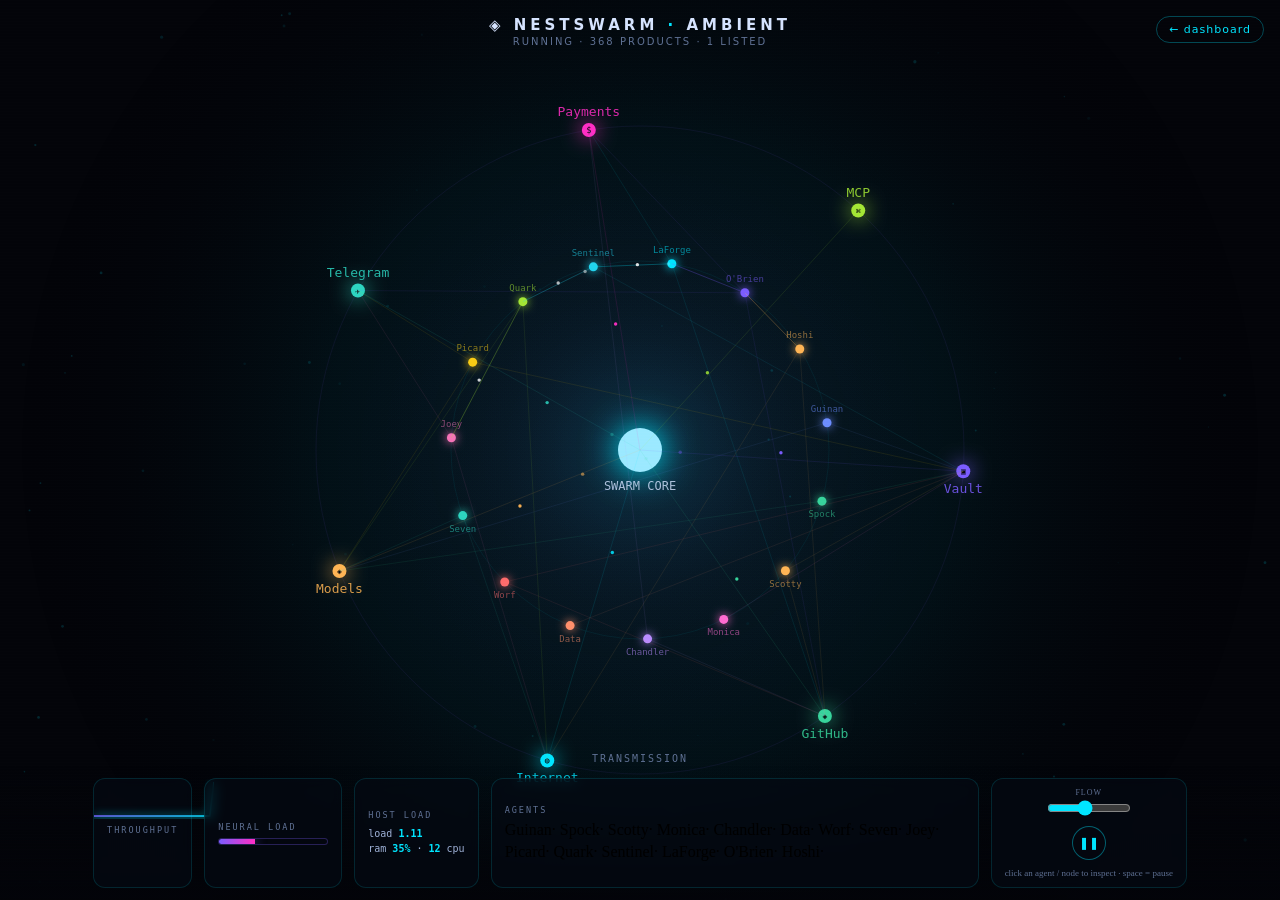
==== ambient.html @ ef9b14aa "update ambient.html" ====
<!doctype html>
<html lang="en">
<head>
<meta charset="utf-8" />
<meta name="viewport" content="width=device-width, initial-scale=1" />
<title>NESTSWARM · Ambient</title>
<style>
  * { box-sizing:border-box; }
  html,body { margin:0; height:100%; background:#030409; overflow:hidden; }
  canvas { position:fixed; inset:0; display:block; }
  .grain { position:fixed; inset:0; z-index:2; pointer-events:none; mix-blend-mode:overlay;
    background:repeating-linear-gradient(to bottom, rgba(255,255,255,.02) 0 1px, transparent 1px 3px); }
  .top { position:fixed; top:16px; left:50%; transform:translateX(-50%); z-index:5;
    text-align:center; font-family:ui-sans-serif,system-ui,sans-serif; }
  .top .title { font-weight:800; letter-spacing:4px; font-size:15px; color:#d6e4ff; }
  .top .title b { color:#00e5ff; }
  .top .sub { font-size:10px; letter-spacing:2px; color:#5f7194; text-transform:uppercase; margin-top:2px; }
  .nav { position:fixed; top:16px; right:16px; z-index:6; font-family:ui-sans-serif,system-ui,sans-serif;
    font-size:11px; color:#00e5ff; text-decoration:none; letter-spacing:1px; border:1px solid rgba(0,229,255,.3);
    padding:6px 12px; border-radius:999px; }
  .nav:hover { text-shadow:0 0 8px #00e5ff; }

  /* ribbon — live transmission, floats above the bottom bar */
  .ribbon { position:fixed; left:50%; bottom:132px; transform:translateX(-50%); z-index:5;
    width:min(720px, 92vw); text-align:center; font-family:ui-monospace,Menlo,Consolas,monospace; cursor:pointer; }
  .ribbon:hover .txt { color:#fff; }
  .ribbon .who { font-weight:800; letter-spacing:.5px; }
  .ribbon .txt { color:#c3d2f0; font-size:13px; margin-top:4px; line-height:1.5; word-break:break-word;
    text-shadow:0 0 12px rgba(0,0,0,.8); }
  .ribbon .meta { font-size:10px; color:#5f7194; letter-spacing:2px; text-transform:uppercase; margin-bottom:4px; }

  /* bottom HUD bar — all modules + controls in one sleek row */
  .bottombar { position:fixed; left:0; right:0; bottom:0; z-index:5; display:flex; align-items:stretch;
    justify-content:center; gap:12px; padding:12px 16px; flex-wrap:wrap;
    background:linear-gradient(to top, rgba(3,4,9,.92), rgba(3,4,9,.35), rgba(3,4,9,0)); }
  .hud-mod { padding:9px 13px; border-radius:12px; background:rgba(6,10,20,.62); border:1px solid rgba(0,229,255,.14);
    backdrop-filter:blur(6px); display:flex; flex-direction:column; justify-content:center; }
  .hm-title { font-size:8.5px; letter-spacing:2px; color:#5f7194; text-transform:uppercase; margin-bottom:6px;
    font-family:ui-monospace,Menlo,Consolas,monospace; }
  .neural { width:110px; height:7px; border-radius:99px; background:rgba(5,8,15,.7); border:1px solid rgba(123,92,255,.3); overflow:hidden; }
  .neural i { display:block; height:100%; width:8%; background:linear-gradient(90deg,#7b5cff,#ff2ec4); box-shadow:0 0 12px rgba(123,92,255,.8); transition:width .5s; }
  .hostload { font-family:ui-monospace,Menlo,Consolas,monospace; font-size:10px; color:#9fb2d8; line-height:1.5; white-space:nowrap; }
  .hostload b { color:#00e5ff; }
  .agentchips { display:flex; flex-wrap:wrap; gap:4px; max-width:460px; align-content:center; }
  .chip { display:inline-flex; align-items:center; gap:5px; padding:2px 8px; border-radius:999px;
    font-family:ui-monospace,Menlo,Consolas,monospace; font-size:9.5px; color:#9fb2d8;
    border:1px solid rgba(0,229,255,.12); cursor:pointer; background:rgba(5,8,15,.4); }
  .chip:hover { border-color:rgba(0,229,255,.4); color:#e6eefc; }
  .chip i { width:6px; height:6px; border-radius:50%; box-shadow:0 0 6px currentColor; }
  .chip.live { color:#e6eefc; border-color:rgba(0,229,255,.35); }
  .chip.live i { animation:blink .7s infinite; }

  /* controls */
  .controls { display:flex; align-items:center; gap:8px; }
  .controls button { width:34px; height:34px; border-radius:50%; border:1px solid rgba(0,229,255,.4);
    background:rgba(5,8,15,.6); color:#00e5ff; cursor:pointer; font-size:12px; }
  .controls .flow { display:flex; flex-direction:column; align-items:center; gap:1px; }
  .controls .flow label { font-size:8px; letter-spacing:1px; color:#5f7194; text-transform:uppercase; }
  .controls input[type=range] { width:84px; accent-color:#00e5ff; }
  .ctrl-hint { font-size:9px; color:#5f7194; }

  /* info card (click to inspect) */
  .info { position:fixed; z-index:7; min-width:240px; max-width:340px; padding:14px 16px; border-radius:14px;
    background:rgba(6,10,20,.92); border:1px solid rgba(0,229,255,.3); box-shadow:0 8px 40px rgba(0,0,0,.6);
    font-family:ui-monospace,Menlo,Consolas,monospace; color:#d6e4ff; backdrop-filter:blur(8px); }
  .info .i-name { font-weight:800; font-size:15px; letter-spacing:.5px; }
  .info .i-role { font-size:10px; letter-spacing:1px; color:#5f7194; text-transform:uppercase; margin-top:2px; }
  .info .i-station { font-size:10px; color:#7b5cff; margin-top:2px; }
  .info .i-body { font-size:11.5px; color:#c3d2f0; line-height:1.5; margin-top:8px; word-break:break-word; }
  .info .i-line { margin-top:5px; padding-top:5px; border-top:1px solid rgba(0,229,255,.1); font-size:11px; color:#9fb2d8; }
  .info .i-close { float:right; cursor:pointer; color:#5f7194; }
  .info .i-close:hover { color:#ff5c7a; }
  @keyframes blink { 0%,100%{opacity:1;} 50%{opacity:.3;} }
  @media(max-width:768px){
    .ctrl-hint{ display:none; } .info{ max-width:85vw; }
    .ribbon{ bottom:200px; }
    .agentchips{ max-width:92vw; }
  }
</style>
</head>
<body>
<canvas id="c"></canvas>
<div class="grain"></div>
<div class="top">
  <div class="title">◈ NESTSWARM <b>·</b> AMBIENT</div>
  <div class="sub" id="status">…</div>
</div>
<a class="nav" href="index.html">← dashboard</a>

<div class="ribbon" id="ribbon">
  <div class="meta" id="meta">transmission</div>
  <div><span class="who" id="who"></span></div>
  <div class="txt" id="txt"></div>
</div>

<div class="bottombar">
  <div class="hud-mod">
    <div class="hm-title">THROUGHPUT</div>
    <canvas id="spark" width="120" height="40"></canvas>
  </div>
  <div class="hud-mod">
    <div class="hm-title">NEURAL LOAD</div>
    <div class="neural"><i id="neuralFill"></i></div>
  </div>
  <div class="hud-mod">
    <div class="hm-title">HOST LOAD</div>
    <div id="hostLoad" class="hostload">…</div>
  </div>
  <div class="hud-mod">
    <div class="hm-title">AGENTS</div>
    <div id="agentMatrix" class="agentchips"></div>
  </div>
  <div class="hud-mod controls">
    <div class="flow">
      <label for="intensity">flow</label>
      <input id="intensity" type="range" min="0.2" max="2" step="0.1" value="1" title="flow intensity — animation speed & energy (visual only, does not affect the swarm)" />
    </div>
    <button id="pauseBtn" title="pause / resume">❚❚</button>
    <span class="ctrl-hint">click an agent / node to inspect · space = pause</span>
  </div>
</div>

<div id="info" class="info" style="display:none"></div>
<script src="ambient.js"></script>
</body>
</html>
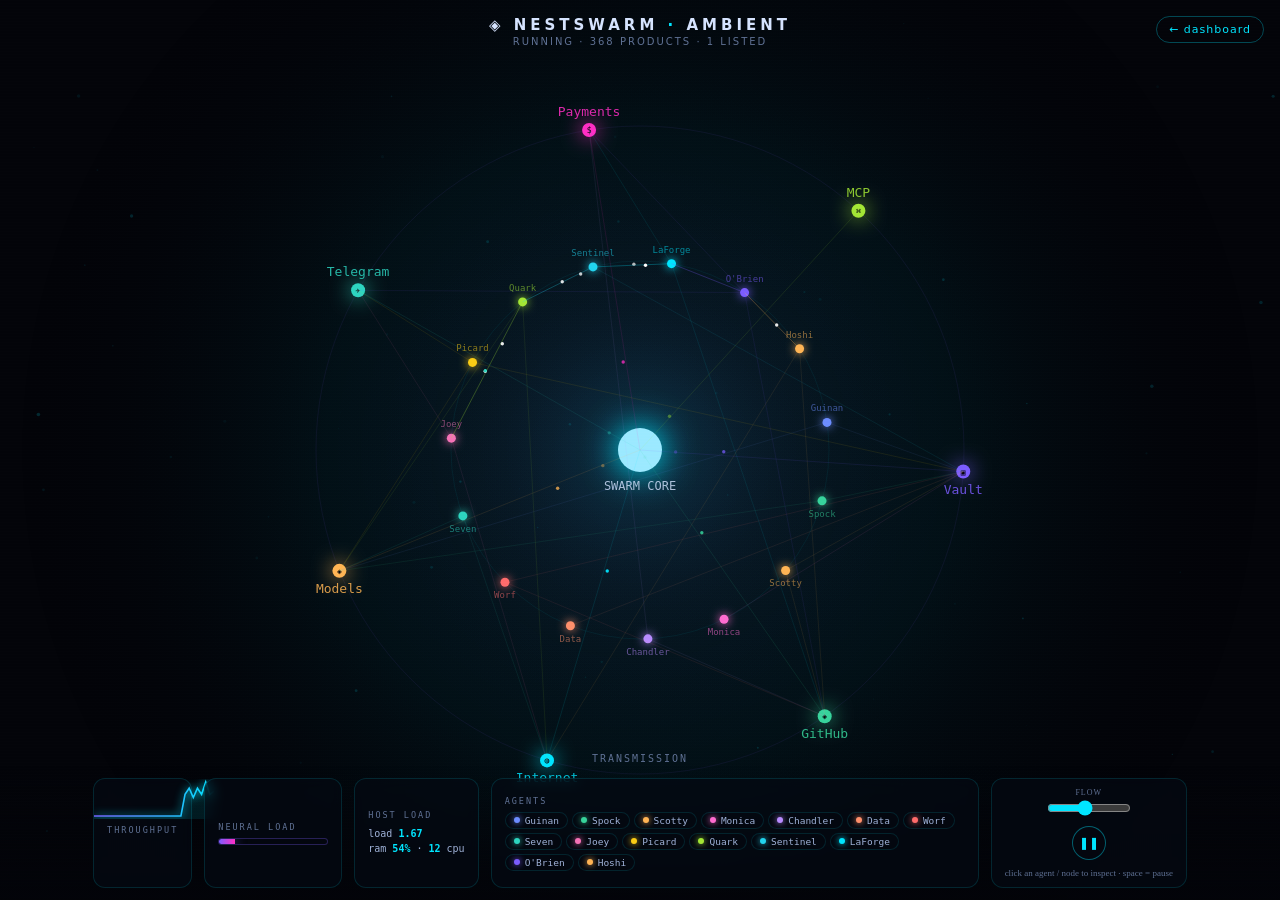
==== commit fd0087d7: "update ambient.html" ====
--- a/ambient.html
+++ b/ambient.html
@@ -47,6 +47,7 @@
     border:1px solid rgba(0,229,255,.12); cursor:pointer; background:rgba(5,8,15,.4); }
   .chip:hover { border-color:rgba(0,229,255,.4); color:#e6eefc; }
   .chip i { width:6px; height:6px; border-radius:50%; box-shadow:0 0 6px currentColor; }
+  .chip img { width:14px; height:14px; border-radius:50%; object-fit:cover; flex-shrink:0; }
   .chip.live { color:#e6eefc; border-color:rgba(0,229,255,.35); }
   .chip.live i { animation:blink .7s infinite; }
 
@@ -64,6 +65,7 @@
     background:rgba(6,10,20,.92); border:1px solid rgba(0,229,255,.3); box-shadow:0 8px 40px rgba(0,0,0,.6);
     font-family:ui-monospace,Menlo,Consolas,monospace; color:#d6e4ff; backdrop-filter:blur(8px); }
   .info .i-name { font-weight:800; font-size:15px; letter-spacing:.5px; }
+  .info .i-avatar { width:46px; height:46px; border-radius:50%; float:left; margin:0 10px 8px 0; box-shadow:0 0 0 2px rgba(0,229,255,.2); }
   .info .i-role { font-size:10px; letter-spacing:1px; color:#5f7194; text-transform:uppercase; margin-top:2px; }
   .info .i-station { font-size:10px; color:#7b5cff; margin-top:2px; }
   .info .i-body { font-size:11.5px; color:#c3d2f0; line-height:1.5; margin-top:8px; word-break:break-word; }
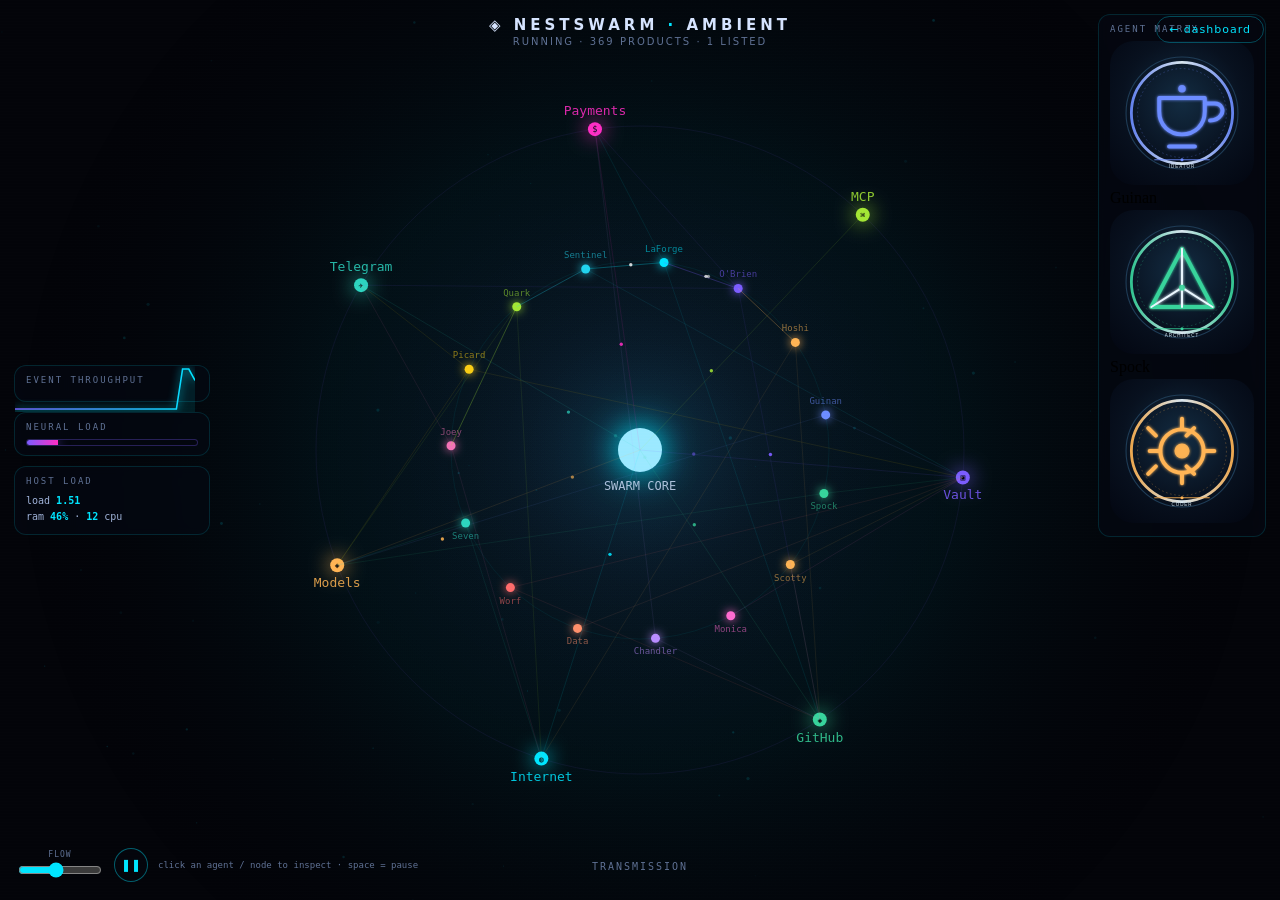
==== commit d928d78a: "update ambient.html" ====
--- a/ambient.html
+++ b/ambient.html
@@ -20,8 +20,7 @@
     padding:6px 12px; border-radius:999px; }
   .nav:hover { text-shadow:0 0 8px #00e5ff; }
 
-  /* ribbon — live transmission, floats above the bottom bar */
-  .ribbon { position:fixed; left:50%; bottom:132px; transform:translateX(-50%); z-index:5;
+  .ribbon { position:fixed; left:50%; bottom:24px; transform:translateX(-50%); z-index:5;
     width:min(720px, 92vw); text-align:center; font-family:ui-monospace,Menlo,Consolas,monospace; cursor:pointer; }
   .ribbon:hover .txt { color:#fff; }
   .ribbon .who { font-weight:800; letter-spacing:.5px; }
@@ -29,30 +28,29 @@
     text-shadow:0 0 12px rgba(0,0,0,.8); }
   .ribbon .meta { font-size:10px; color:#5f7194; letter-spacing:2px; text-transform:uppercase; margin-bottom:4px; }
 
-  /* bottom HUD bar — all modules + controls in one sleek row */
-  .bottombar { position:fixed; left:0; right:0; bottom:0; z-index:5; display:flex; align-items:stretch;
-    justify-content:center; gap:12px; padding:12px 16px; flex-wrap:wrap;
-    background:linear-gradient(to top, rgba(3,4,9,.92), rgba(3,4,9,.35), rgba(3,4,9,0)); }
-  .hud-mod { padding:9px 13px; border-radius:12px; background:rgba(6,10,20,.62); border:1px solid rgba(0,229,255,.14);
-    backdrop-filter:blur(6px); display:flex; flex-direction:column; justify-content:center; }
-  .hm-title { font-size:8.5px; letter-spacing:2px; color:#5f7194; text-transform:uppercase; margin-bottom:6px;
-    font-family:ui-monospace,Menlo,Consolas,monospace; }
-  .neural { width:110px; height:7px; border-radius:99px; background:rgba(5,8,15,.7); border:1px solid rgba(123,92,255,.3); overflow:hidden; }
+  /* floating HUD panels — left (metrics) and right (agents) */
+  .hud-left { position:fixed; left:14px; top:50%; transform:translateY(-50%); z-index:5;
+    display:flex; flex-direction:column; gap:10px; width:196px; }
+  .hud-right { position:fixed; right:14px; top:14px; z-index:5; width:168px; }
+  .hud-mod { padding:9px 11px; border-radius:12px; background:rgba(6,10,20,.55); border:1px solid rgba(0,229,255,.14); backdrop-filter:blur(6px); }
+  .hm-title { font-size:9px; letter-spacing:2px; color:#5f7194; text-transform:uppercase; margin-bottom:7px; font-family:ui-monospace,Menlo,Consolas,monospace; }
+  .neural { height:7px; border-radius:99px; background:rgba(5,8,15,.7); border:1px solid rgba(123,92,255,.3); overflow:hidden; }
   .neural i { display:block; height:100%; width:8%; background:linear-gradient(90deg,#7b5cff,#ff2ec4); box-shadow:0 0 12px rgba(123,92,255,.8); transition:width .5s; }
-  .hostload { font-family:ui-monospace,Menlo,Consolas,monospace; font-size:10px; color:#9fb2d8; line-height:1.5; white-space:nowrap; }
+  .hostload { font-family:ui-monospace,Menlo,Consolas,monospace; font-size:10px; color:#9fb2d8; line-height:1.6; }
   .hostload b { color:#00e5ff; }
-  .agentchips { display:flex; flex-wrap:wrap; gap:4px; max-width:460px; align-content:center; }
-  .chip { display:inline-flex; align-items:center; gap:5px; padding:2px 8px; border-radius:999px;
-    font-family:ui-monospace,Menlo,Consolas,monospace; font-size:9.5px; color:#9fb2d8;
-    border:1px solid rgba(0,229,255,.12); cursor:pointer; background:rgba(5,8,15,.4); }
-  .chip:hover { border-color:rgba(0,229,255,.4); color:#e6eefc; }
-  .chip i { width:6px; height:6px; border-radius:50%; box-shadow:0 0 6px currentColor; }
-  .chip img { width:14px; height:14px; border-radius:50%; object-fit:cover; flex-shrink:0; }
-  .chip.live { color:#e6eefc; border-color:rgba(0,229,255,.35); }
-  .chip.live i { animation:blink .7s infinite; }
 
-  /* controls */
-  .controls { display:flex; align-items:center; gap:8px; }
+  .agentmatrix { display:flex; flex-direction:column; gap:3px; max-height:54vh; overflow-y:auto; }
+  .am-row { display:flex; align-items:center; gap:7px; padding:3px 6px; border-radius:7px; cursor:pointer;
+    font-family:ui-monospace,Menlo,Consolas,monospace; font-size:10px; color:#9fb2d8; border:1px solid transparent; }
+  .am-row:hover { background:rgba(0,229,255,.06); border-color:rgba(0,229,255,.15); }
+  .am-row img, .am-row .dot { width:14px; height:14px; border-radius:50%; flex-shrink:0; object-fit:cover; }
+  .am-row .dot { display:inline-block; box-shadow:0 0 6px currentColor; }
+  .am-row.live { color:#e6eefc; }
+  .am-row.live .dot, .am-row.live img { animation:blink .7s infinite; }
+  .am-row .am-act { margin-left:auto; font-size:8.5px; color:#5f7194; }
+
+  .controls { position:fixed; left:16px; bottom:18px; z-index:6; display:flex; align-items:center; gap:10px;
+    font-family:ui-monospace,Menlo,monospace; }
   .controls button { width:34px; height:34px; border-radius:50%; border:1px solid rgba(0,229,255,.4);
     background:rgba(5,8,15,.6); color:#00e5ff; cursor:pointer; font-size:12px; }
   .controls .flow { display:flex; flex-direction:column; align-items:center; gap:1px; }
@@ -60,7 +58,6 @@
   .controls input[type=range] { width:84px; accent-color:#00e5ff; }
   .ctrl-hint { font-size:9px; color:#5f7194; }
 
-  /* info card (click to inspect) */
   .info { position:fixed; z-index:7; min-width:240px; max-width:340px; padding:14px 16px; border-radius:14px;
     background:rgba(6,10,20,.92); border:1px solid rgba(0,229,255,.3); box-shadow:0 8px 40px rgba(0,0,0,.6);
     font-family:ui-monospace,Menlo,Consolas,monospace; color:#d6e4ff; backdrop-filter:blur(8px); }
@@ -73,11 +70,7 @@
   .info .i-close { float:right; cursor:pointer; color:#5f7194; }
   .info .i-close:hover { color:#ff5c7a; }
   @keyframes blink { 0%,100%{opacity:1;} 50%{opacity:.3;} }
-  @media(max-width:768px){
-    .ctrl-hint{ display:none; } .info{ max-width:85vw; }
-    .ribbon{ bottom:200px; }
-    .agentchips{ max-width:92vw; }
-  }
+  @media(max-width:768px){ .ctrl-hint{ display:none; } .info{ max-width:85vw; } .hud-right{ display:none; } }
 </style>
 </head>
 <body>
@@ -89,16 +82,10 @@
 </div>
 <a class="nav" href="index.html">← dashboard</a>
 
-<div class="ribbon" id="ribbon">
-  <div class="meta" id="meta">transmission</div>
-  <div><span class="who" id="who"></span></div>
-  <div class="txt" id="txt"></div>
-</div>
-
-<div class="bottombar">
+<div class="hud-left">
   <div class="hud-mod">
-    <div class="hm-title">THROUGHPUT</div>
-    <canvas id="spark" width="120" height="40"></canvas>
+    <div class="hm-title">EVENT THROUGHPUT</div>
+    <canvas id="spark" width="180" height="46"></canvas>
   </div>
   <div class="hud-mod">
     <div class="hm-title">NEURAL LOAD</div>
@@ -108,21 +95,31 @@
     <div class="hm-title">HOST LOAD</div>
     <div id="hostLoad" class="hostload">…</div>
   </div>
+</div>
+
+<div class="hud-right">
   <div class="hud-mod">
-    <div class="hm-title">AGENTS</div>
-    <div id="agentMatrix" class="agentchips"></div>
-  </div>
-  <div class="hud-mod controls">
-    <div class="flow">
-      <label for="intensity">flow</label>
-      <input id="intensity" type="range" min="0.2" max="2" step="0.1" value="1" title="flow intensity — animation speed & energy (visual only, does not affect the swarm)" />
-    </div>
-    <button id="pauseBtn" title="pause / resume">❚❚</button>
-    <span class="ctrl-hint">click an agent / node to inspect · space = pause</span>
+    <div class="hm-title">AGENT MATRIX</div>
+    <div id="agentMatrix" class="agentmatrix"></div>
   </div>
 </div>
 
+<div class="controls">
+  <div class="flow">
+    <label for="intensity">flow</label>
+    <input id="intensity" type="range" min="0.2" max="2" step="0.1" value="1" title="flow intensity — animation speed & energy (visual only, does not affect the swarm)" />
+  </div>
+  <button id="pauseBtn" title="pause / resume">❚❚</button>
+  <span class="ctrl-hint">click an agent / node to inspect · space = pause</span>
+</div>
+
 <div id="info" class="info" style="display:none"></div>
+
+<div class="ribbon" id="ribbon">
+  <div class="meta" id="meta">transmission</div>
+  <div><span class="who" id="who"></span></div>
+  <div class="txt" id="txt"></div>
+</div>
 <script src="ambient.js"></script>
 </body>
 </html>
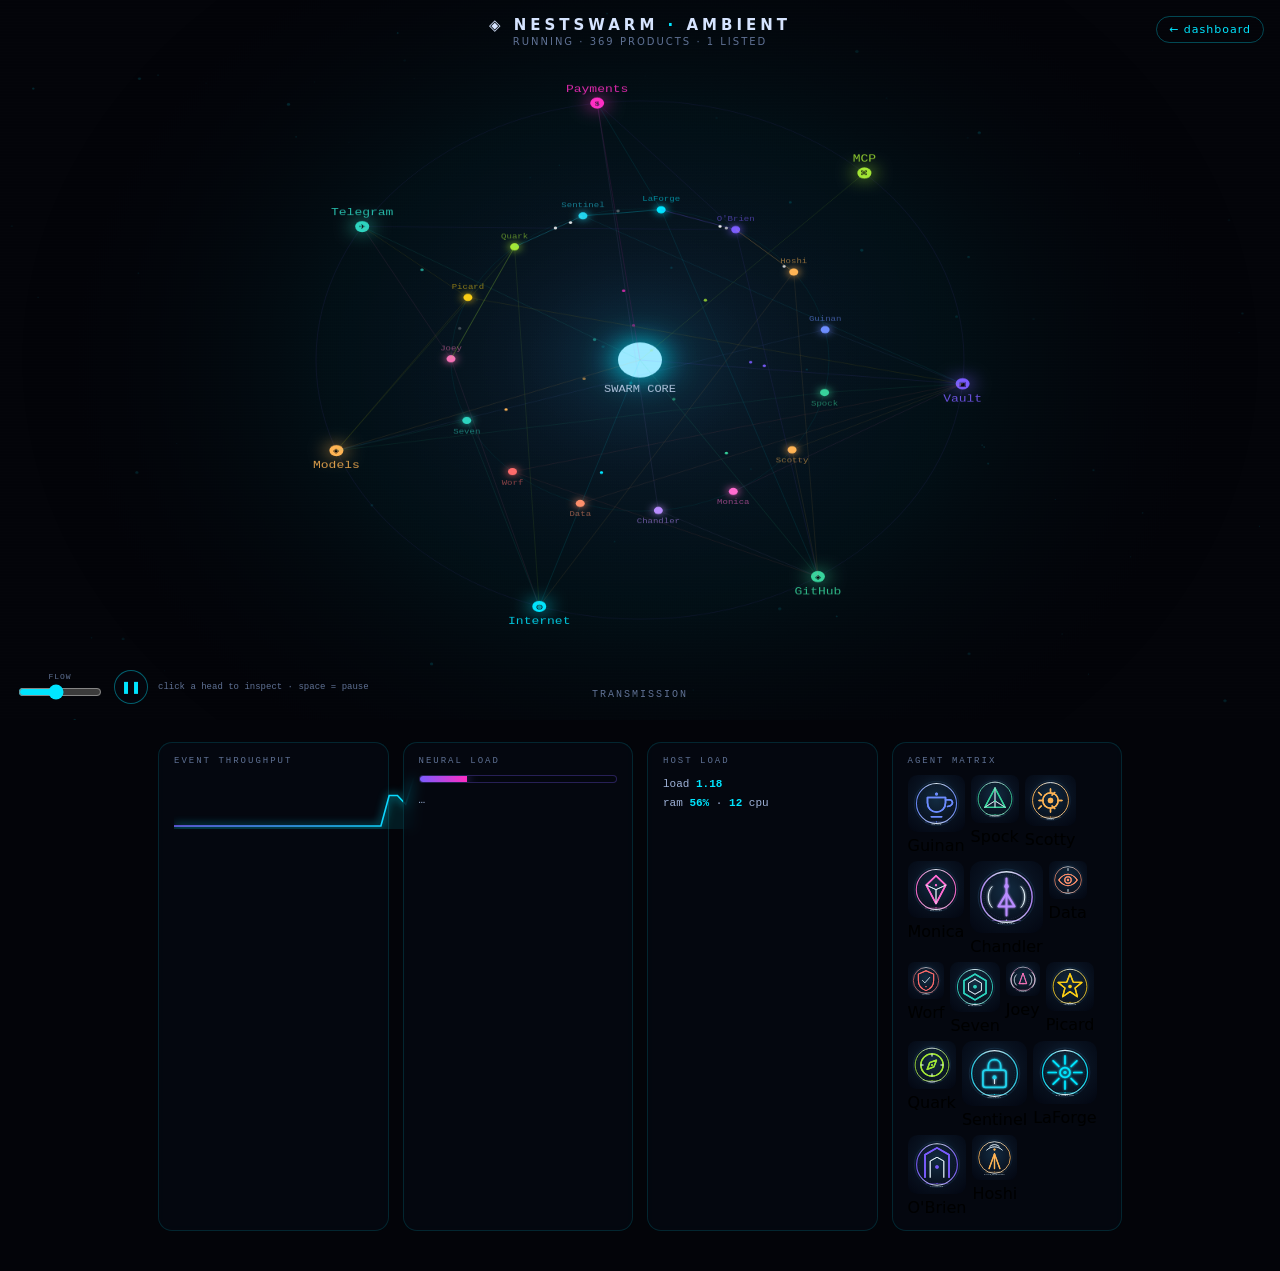
==== commit 37213cc5: "update ambient.html" ====
--- a/ambient.html
+++ b/ambient.html
@@ -6,21 +6,23 @@
 <title>NESTSWARM · Ambient</title>
 <style>
   * { box-sizing:border-box; }
-  html,body { margin:0; height:100%; background:#030409; overflow:hidden; }
-  canvas { position:fixed; inset:0; display:block; }
-  .grain { position:fixed; inset:0; z-index:2; pointer-events:none; mix-blend-mode:overlay;
+  html,body { margin:0; min-height:100%; background:#030409; }
+  body { font-family:ui-sans-serif,system-ui,sans-serif; }
+
+  /* hero: the brain — clickable heads + thinking labels */
+  .hero { position:relative; height:80vh; min-height:460px; }
+  #c { position:absolute; inset:0; width:100%; height:100%; display:block; }
+  .grain { position:absolute; inset:0; z-index:2; pointer-events:none; mix-blend-mode:overlay;
     background:repeating-linear-gradient(to bottom, rgba(255,255,255,.02) 0 1px, transparent 1px 3px); }
-  .top { position:fixed; top:16px; left:50%; transform:translateX(-50%); z-index:5;
-    text-align:center; font-family:ui-sans-serif,system-ui,sans-serif; }
+  .top { position:absolute; top:16px; left:50%; transform:translateX(-50%); z-index:5; text-align:center; }
   .top .title { font-weight:800; letter-spacing:4px; font-size:15px; color:#d6e4ff; }
   .top .title b { color:#00e5ff; }
   .top .sub { font-size:10px; letter-spacing:2px; color:#5f7194; text-transform:uppercase; margin-top:2px; }
-  .nav { position:fixed; top:16px; right:16px; z-index:6; font-family:ui-sans-serif,system-ui,sans-serif;
-    font-size:11px; color:#00e5ff; text-decoration:none; letter-spacing:1px; border:1px solid rgba(0,229,255,.3);
-    padding:6px 12px; border-radius:999px; }
+  .nav { position:absolute; top:16px; right:16px; z-index:6; font-size:11px; color:#00e5ff; text-decoration:none;
+    letter-spacing:1px; border:1px solid rgba(0,229,255,.3); padding:6px 12px; border-radius:999px; }
   .nav:hover { text-shadow:0 0 8px #00e5ff; }
 
-  .ribbon { position:fixed; left:50%; bottom:24px; transform:translateX(-50%); z-index:5;
+  .ribbon { position:absolute; left:50%; bottom:16px; transform:translateX(-50%); z-index:5;
     width:min(720px, 92vw); text-align:center; font-family:ui-monospace,Menlo,Consolas,monospace; cursor:pointer; }
   .ribbon:hover .txt { color:#fff; }
   .ribbon .who { font-weight:800; letter-spacing:.5px; }
@@ -28,28 +30,7 @@
     text-shadow:0 0 12px rgba(0,0,0,.8); }
   .ribbon .meta { font-size:10px; color:#5f7194; letter-spacing:2px; text-transform:uppercase; margin-bottom:4px; }
 
-  /* floating HUD panels — left (metrics) and right (agents) */
-  .hud-left { position:fixed; left:14px; top:50%; transform:translateY(-50%); z-index:5;
-    display:flex; flex-direction:column; gap:10px; width:196px; }
-  .hud-right { position:fixed; right:14px; top:14px; z-index:5; width:168px; }
-  .hud-mod { padding:9px 11px; border-radius:12px; background:rgba(6,10,20,.55); border:1px solid rgba(0,229,255,.14); backdrop-filter:blur(6px); }
-  .hm-title { font-size:9px; letter-spacing:2px; color:#5f7194; text-transform:uppercase; margin-bottom:7px; font-family:ui-monospace,Menlo,Consolas,monospace; }
-  .neural { height:7px; border-radius:99px; background:rgba(5,8,15,.7); border:1px solid rgba(123,92,255,.3); overflow:hidden; }
-  .neural i { display:block; height:100%; width:8%; background:linear-gradient(90deg,#7b5cff,#ff2ec4); box-shadow:0 0 12px rgba(123,92,255,.8); transition:width .5s; }
-  .hostload { font-family:ui-monospace,Menlo,Consolas,monospace; font-size:10px; color:#9fb2d8; line-height:1.6; }
-  .hostload b { color:#00e5ff; }
-
-  .agentmatrix { display:flex; flex-direction:column; gap:3px; max-height:54vh; overflow-y:auto; }
-  .am-row { display:flex; align-items:center; gap:7px; padding:3px 6px; border-radius:7px; cursor:pointer;
-    font-family:ui-monospace,Menlo,Consolas,monospace; font-size:10px; color:#9fb2d8; border:1px solid transparent; }
-  .am-row:hover { background:rgba(0,229,255,.06); border-color:rgba(0,229,255,.15); }
-  .am-row img, .am-row .dot { width:14px; height:14px; border-radius:50%; flex-shrink:0; object-fit:cover; }
-  .am-row .dot { display:inline-block; box-shadow:0 0 6px currentColor; }
-  .am-row.live { color:#e6eefc; }
-  .am-row.live .dot, .am-row.live img { animation:blink .7s infinite; }
-  .am-row .am-act { margin-left:auto; font-size:8.5px; color:#5f7194; }
-
-  .controls { position:fixed; left:16px; bottom:18px; z-index:6; display:flex; align-items:center; gap:10px;
+  .controls { position:absolute; left:16px; bottom:16px; z-index:6; display:flex; align-items:center; gap:10px;
     font-family:ui-monospace,Menlo,monospace; }
   .controls button { width:34px; height:34px; border-radius:50%; border:1px solid rgba(0,229,255,.4);
     background:rgba(5,8,15,.6); color:#00e5ff; cursor:pointer; font-size:12px; }
@@ -58,8 +39,28 @@
   .controls input[type=range] { width:84px; accent-color:#00e5ff; }
   .ctrl-hint { font-size:9px; color:#5f7194; }
 
+  /* HUD panels — normal document flow, below the hero (scrollable, no overlap) */
+  .hud-grid { display:grid; grid-template-columns:repeat(auto-fit,minmax(210px,1fr)); gap:14px;
+    max-width:1000px; margin:0 auto; padding:22px 18px 40px; }
+  .hud-mod { padding:13px 15px; border-radius:14px; background:rgba(6,10,20,.62); border:1px solid rgba(0,229,255,.14); backdrop-filter:blur(6px); }
+  .hm-title { font-size:9px; letter-spacing:2px; color:#5f7194; text-transform:uppercase; margin-bottom:9px;
+    font-family:ui-monospace,Menlo,Consolas,monospace; }
+  .neural { height:8px; border-radius:99px; background:rgba(5,8,15,.7); border:1px solid rgba(123,92,255,.3); overflow:hidden; }
+  .neural i { display:block; height:100%; width:8%; background:linear-gradient(90deg,#7b5cff,#ff2ec4); box-shadow:0 0 12px rgba(123,92,255,.8); transition:width .5s; }
+  .hostload { font-family:ui-monospace,Menlo,Consolas,monospace; font-size:11px; color:#9fb2d8; line-height:1.7; }
+  .hostload b { color:#00e5ff; }
+  .agentmatrix { display:flex; flex-wrap:wrap; gap:6px; }
+  .am-row { display:inline-flex; align-items:center; gap:6px; padding:3px 8px; border-radius:999px; cursor:pointer;
+    font-family:ui-monospace,Menlo,Consolas,monospace; font-size:10px; color:#9fb2d8;
+    border:1px solid rgba(0,229,255,.12); background:rgba(5,8,15,.4); }
+  .am-row:hover { border-color:rgba(0,229,255,.4); color:#e6eefc; }
+  .am-row img, .am-row .dot { width:14px; height:14px; border-radius:50%; flex-shrink:0; object-fit:cover; }
+  .am-row .dot { display:inline-block; box-shadow:0 0 6px currentColor; }
+  .am-row.live { color:#e6eefc; border-color:rgba(0,229,255,.35); }
+  .am-row.live .dot, .am-row.live img { animation:blink .7s infinite; }
+
   .info { position:fixed; z-index:7; min-width:240px; max-width:340px; padding:14px 16px; border-radius:14px;
-    background:rgba(6,10,20,.92); border:1px solid rgba(0,229,255,.3); box-shadow:0 8px 40px rgba(0,0,0,.6);
+    background:rgba(6,10,20,.94); border:1px solid rgba(0,229,255,.3); box-shadow:0 8px 40px rgba(0,0,0,.6);
     font-family:ui-monospace,Menlo,Consolas,monospace; color:#d6e4ff; backdrop-filter:blur(8px); }
   .info .i-name { font-weight:800; font-size:15px; letter-spacing:.5px; }
   .info .i-avatar { width:46px; height:46px; border-radius:50%; float:left; margin:0 10px 8px 0; box-shadow:0 0 0 2px rgba(0,229,255,.2); }
@@ -70,56 +71,54 @@
   .info .i-close { float:right; cursor:pointer; color:#5f7194; }
   .info .i-close:hover { color:#ff5c7a; }
   @keyframes blink { 0%,100%{opacity:1;} 50%{opacity:.3;} }
-  @media(max-width:768px){ .ctrl-hint{ display:none; } .info{ max-width:85vw; } .hud-right{ display:none; } }
+  @media(max-width:768px){ .hero{ height:62vh; min-height:400px; } .ctrl-hint{ display:none; } .info{ max-width:85vw; } }
 </style>
 </head>
 <body>
-<canvas id="c"></canvas>
-<div class="grain"></div>
-<div class="top">
-  <div class="title">◈ NESTSWARM <b>·</b> AMBIENT</div>
-  <div class="sub" id="status">…</div>
+<div class="hero">
+  <canvas id="c"></canvas>
+  <div class="grain"></div>
+  <div class="top">
+    <div class="title">◈ NESTSWARM <b>·</b> AMBIENT</div>
+    <div class="sub" id="status">…</div>
+  </div>
+  <a class="nav" href="index.html">← dashboard</a>
+  <div class="controls">
+    <div class="flow">
+      <label for="intensity">flow</label>
+      <input id="intensity" type="range" min="0.2" max="2" step="0.1" value="1" title="flow intensity — animation speed & energy (visual only, does not affect the swarm)" />
+    </div>
+    <button id="pauseBtn" title="pause / resume">❚❚</button>
+    <span class="ctrl-hint">click a head to inspect · space = pause</span>
+  </div>
+  <div class="ribbon" id="ribbon">
+    <div class="meta" id="meta">transmission</div>
+    <div><span class="who" id="who"></span></div>
+    <div class="txt" id="txt"></div>
+  </div>
 </div>
-<a class="nav" href="index.html">← dashboard</a>
 
-<div class="hud-left">
+<main class="hud-grid">
   <div class="hud-mod">
     <div class="hm-title">EVENT THROUGHPUT</div>
-    <canvas id="spark" width="180" height="46"></canvas>
+    <canvas id="spark" width="240" height="54"></canvas>
   </div>
   <div class="hud-mod">
     <div class="hm-title">NEURAL LOAD</div>
     <div class="neural"><i id="neuralFill"></i></div>
+    <div class="hostload" style="margin-top:8px" id="neuralText">…</div>
   </div>
   <div class="hud-mod">
     <div class="hm-title">HOST LOAD</div>
     <div id="hostLoad" class="hostload">…</div>
   </div>
-</div>
-
-<div class="hud-right">
   <div class="hud-mod">
     <div class="hm-title">AGENT MATRIX</div>
     <div id="agentMatrix" class="agentmatrix"></div>
   </div>
-</div>
-
-<div class="controls">
-  <div class="flow">
-    <label for="intensity">flow</label>
-    <input id="intensity" type="range" min="0.2" max="2" step="0.1" value="1" title="flow intensity — animation speed & energy (visual only, does not affect the swarm)" />
-  </div>
-  <button id="pauseBtn" title="pause / resume">❚❚</button>
-  <span class="ctrl-hint">click an agent / node to inspect · space = pause</span>
-</div>
+</main>
 
 <div id="info" class="info" style="display:none"></div>
-
-<div class="ribbon" id="ribbon">
-  <div class="meta" id="meta">transmission</div>
-  <div><span class="who" id="who"></span></div>
-  <div class="txt" id="txt"></div>
-</div>
 <script src="ambient.js"></script>
 </body>
 </html>
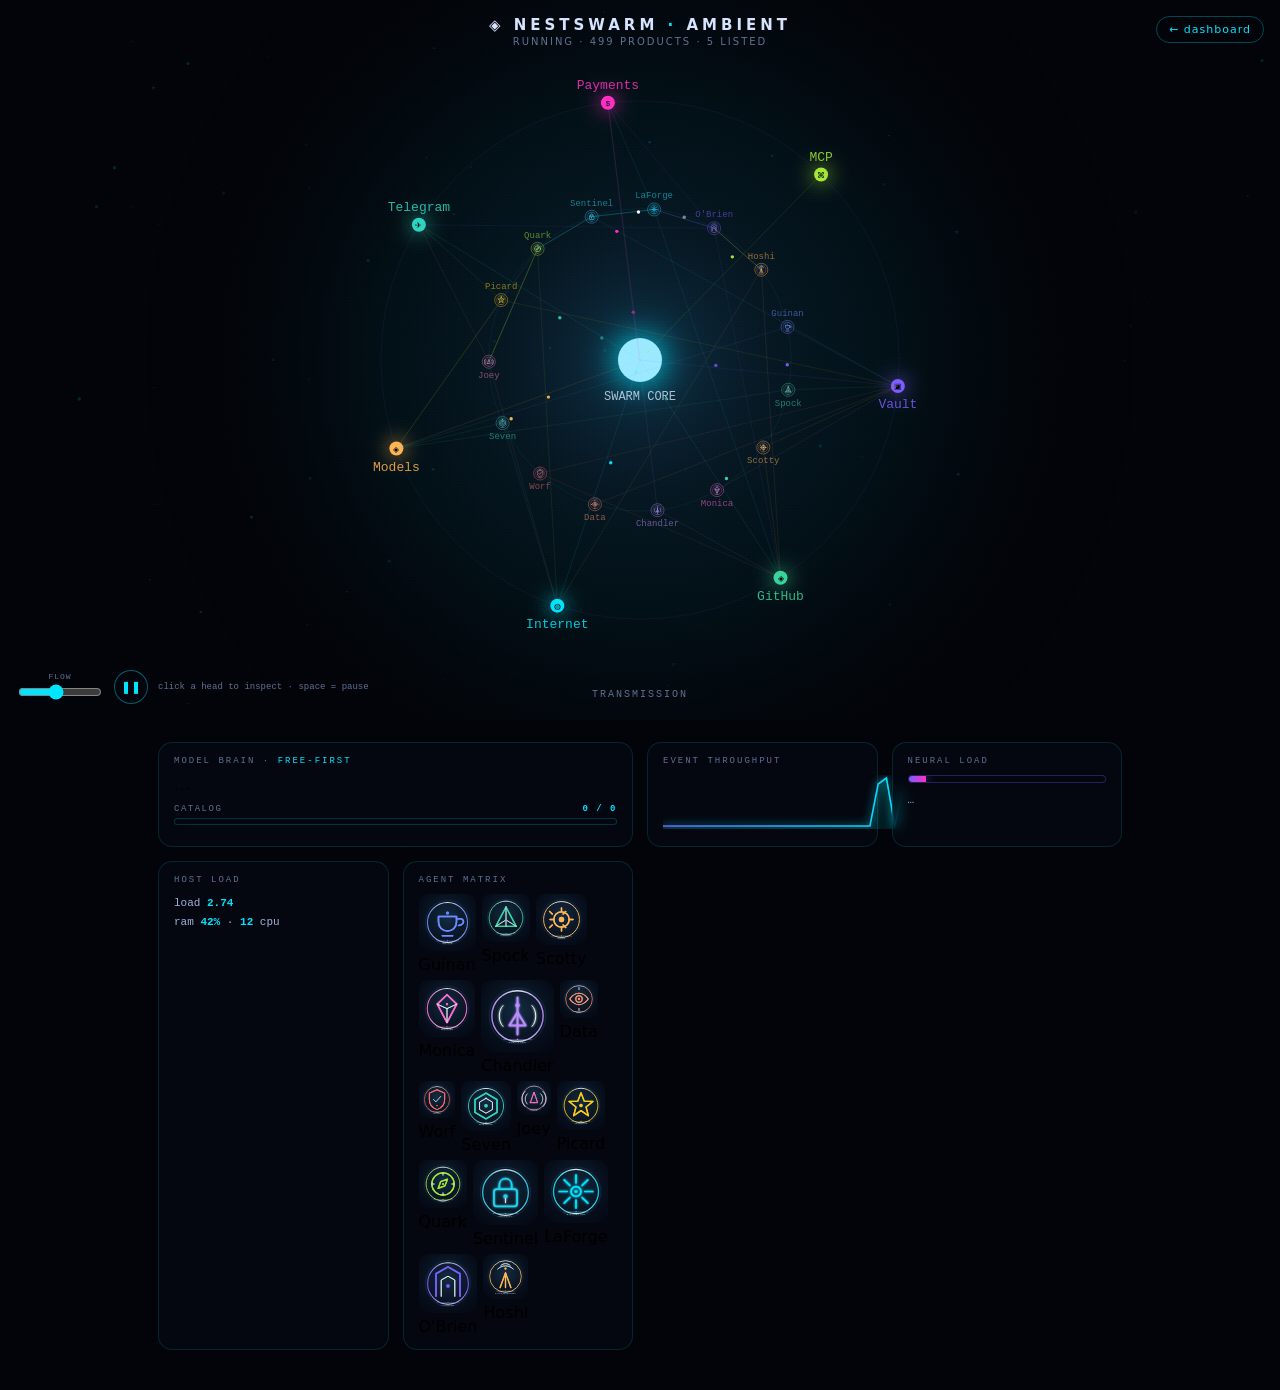
==== commit 12747ed1: "update ambient.html" ====
--- a/ambient.html
+++ b/ambient.html
@@ -59,6 +59,29 @@
   .am-row.live { color:#e6eefc; border-color:rgba(0,229,255,.35); }
   .am-row.live .dot, .am-row.live img { animation:blink .7s infinite; }
 
+  /* model brain panel */
+  .hud-brain { grid-column: span 2; }
+  @media(max-width:520px){ .hud-brain { grid-column: span 1; } }
+  .modelbrain { display:flex; flex-direction:column; gap:5px; }
+  .mb-row { display:flex; align-items:center; justify-content:space-between; gap:8px;
+    font-family:ui-monospace,Menlo,Consolas,monospace; font-size:10.5px; padding:3px 8px; border-radius:7px;
+    background:rgba(5,8,15,.5); border:1px solid rgba(0,229,255,.08); }
+  .mb-row .mb-role { color:#9fb2d8; letter-spacing:.5px; }
+  .mb-row .mb-model { display:inline-flex; align-items:center; gap:6px; }
+  .mb-dot { width:7px; height:7px; border-radius:50%; box-shadow:0 0 7px currentColor; flex-shrink:0; }
+  .mb-free .mb-model { color:#00e5ff; } .mb-free .mb-dot { color:#00e5ff; background:#00e5ff; }
+  .mb-local .mb-model { color:#37d39b; } .mb-local .mb-dot { color:#37d39b; background:#37d39b; }
+  .mb-extreme .mb-model { color:#ff5c7a; } .mb-extreme .mb-dot { color:#ff5c7a; background:#ff5c7a; }
+  .mb-legend { display:flex; gap:12px; margin-top:6px; font-size:9px; letter-spacing:1px; color:#5f7194; text-transform:uppercase; }
+  .mb-legend span { display:inline-flex; align-items:center; gap:4px; }
+  .mb-legend i { width:6px; height:6px; border-radius:50%; }
+  .capwrap { margin-top:10px; }
+  .capwrap .caprow { display:flex; justify-content:space-between; font-family:ui-monospace,Menlo,monospace;
+    font-size:9px; letter-spacing:1.5px; color:#5f7194; text-transform:uppercase; margin-bottom:4px; }
+  .capwrap .caprow b { color:#00e5ff; }
+  .capbar { height:7px; border-radius:99px; background:rgba(5,8,15,.7); border:1px solid rgba(0,229,255,.2); overflow:hidden; }
+  .capbar i { display:block; height:100%; width:0%; background:linear-gradient(90deg,#00e5ff,#37d39b); box-shadow:0 0 10px rgba(0,229,255,.7); transition:width .6s; }
+
   .info { position:fixed; z-index:7; min-width:240px; max-width:340px; padding:14px 16px; border-radius:14px;
     background:rgba(6,10,20,.94); border:1px solid rgba(0,229,255,.3); box-shadow:0 8px 40px rgba(0,0,0,.6);
     font-family:ui-monospace,Menlo,Consolas,monospace; color:#d6e4ff; backdrop-filter:blur(8px); }
@@ -99,6 +122,14 @@
 </div>
 
 <main class="hud-grid">
+  <div class="hud-mod hud-brain">
+    <div class="hm-title">MODEL BRAIN · <span id="postureTag" style="color:#00e5ff">free-first</span></div>
+    <div id="modelBrain" class="modelbrain">…</div>
+    <div class="capwrap" title="products listed vs catalog cap — at the cap the swarm stops building and switches to selling">
+      <div class="caprow"><span>CATALOG</span><b id="capText">0 / 0</b></div>
+      <div class="capbar"><i id="capFill"></i></div>
+    </div>
+  </div>
   <div class="hud-mod">
     <div class="hm-title">EVENT THROUGHPUT</div>
     <canvas id="spark" width="240" height="54"></canvas>
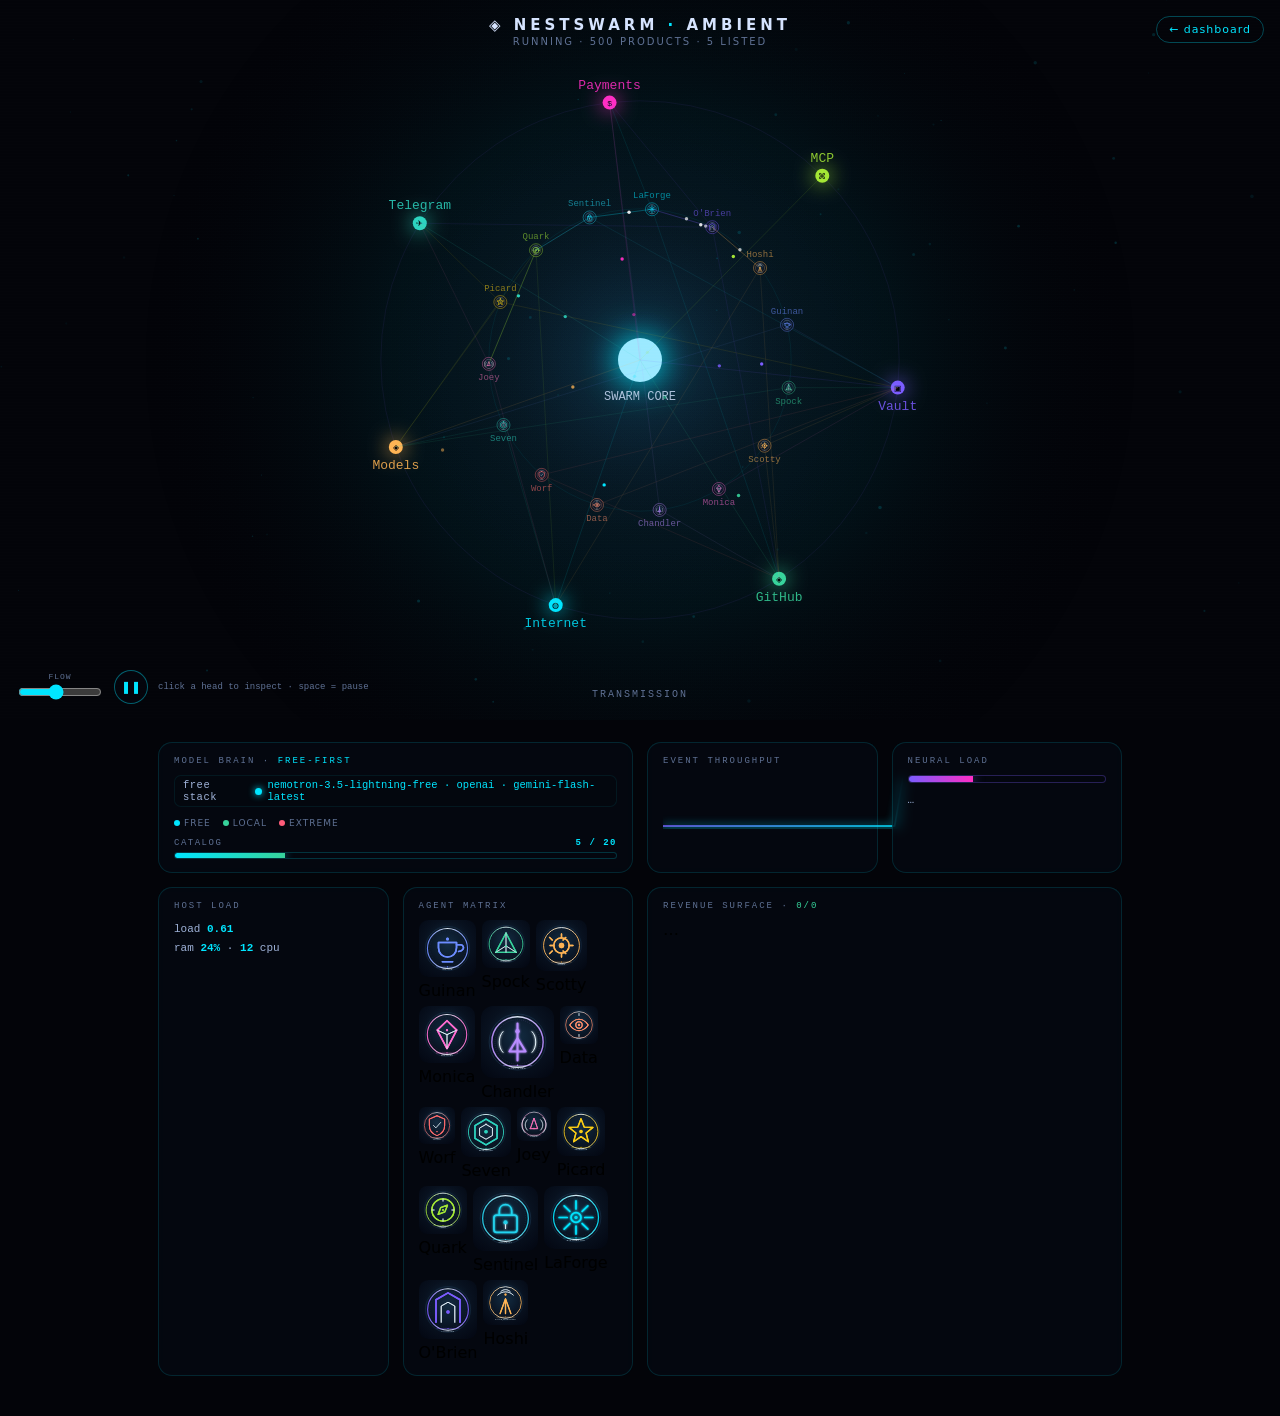
==== commit b1beefd0: "update ambient.html" ====
--- a/ambient.html
+++ b/ambient.html
@@ -82,6 +82,15 @@
   .capbar { height:7px; border-radius:99px; background:rgba(5,8,15,.7); border:1px solid rgba(0,229,255,.2); overflow:hidden; }
   .capbar i { display:block; height:100%; width:0%; background:linear-gradient(90deg,#00e5ff,#37d39b); box-shadow:0 0 10px rgba(0,229,255,.7); transition:width .6s; }
 
+  /* revenue surface */
+  .hud-rev { grid-column: span 2; }
+  @media(max-width:520px){ .hud-rev { grid-column: span 1; } }
+  .revsurface { display:flex; flex-wrap:wrap; gap:5px; }
+  .revpill { font-size:9.5px; font-family:ui-monospace,Menlo,Consolas,monospace; padding:3px 8px; border-radius:999px;
+    border:1px solid rgba(0,229,255,.12); background:rgba(5,8,15,.5); color:#5f7194; }
+  .revpill.on { color:#37d39b; border-color:rgba(55,211,155,.45); box-shadow:0 0 8px rgba(55,211,155,.25); }
+  .revpill.wall { color:#ffb454; border-color:rgba(255,180,84,.3); }
+
   .info { position:fixed; z-index:7; min-width:240px; max-width:340px; padding:14px 16px; border-radius:14px;
     background:rgba(6,10,20,.94); border:1px solid rgba(0,229,255,.3); box-shadow:0 8px 40px rgba(0,0,0,.6);
     font-family:ui-monospace,Menlo,Consolas,monospace; color:#d6e4ff; backdrop-filter:blur(8px); }
@@ -147,6 +156,10 @@
     <div class="hm-title">AGENT MATRIX</div>
     <div id="agentMatrix" class="agentmatrix"></div>
   </div>
+  <div class="hud-mod hud-rev">
+    <div class="hm-title">REVENUE SURFACE · <span id="revCount" style="color:#37d39b">0/0</span></div>
+    <div id="revSurface" class="revsurface">…</div>
+  </div>
 </main>
 
 <div id="info" class="info" style="display:none"></div>
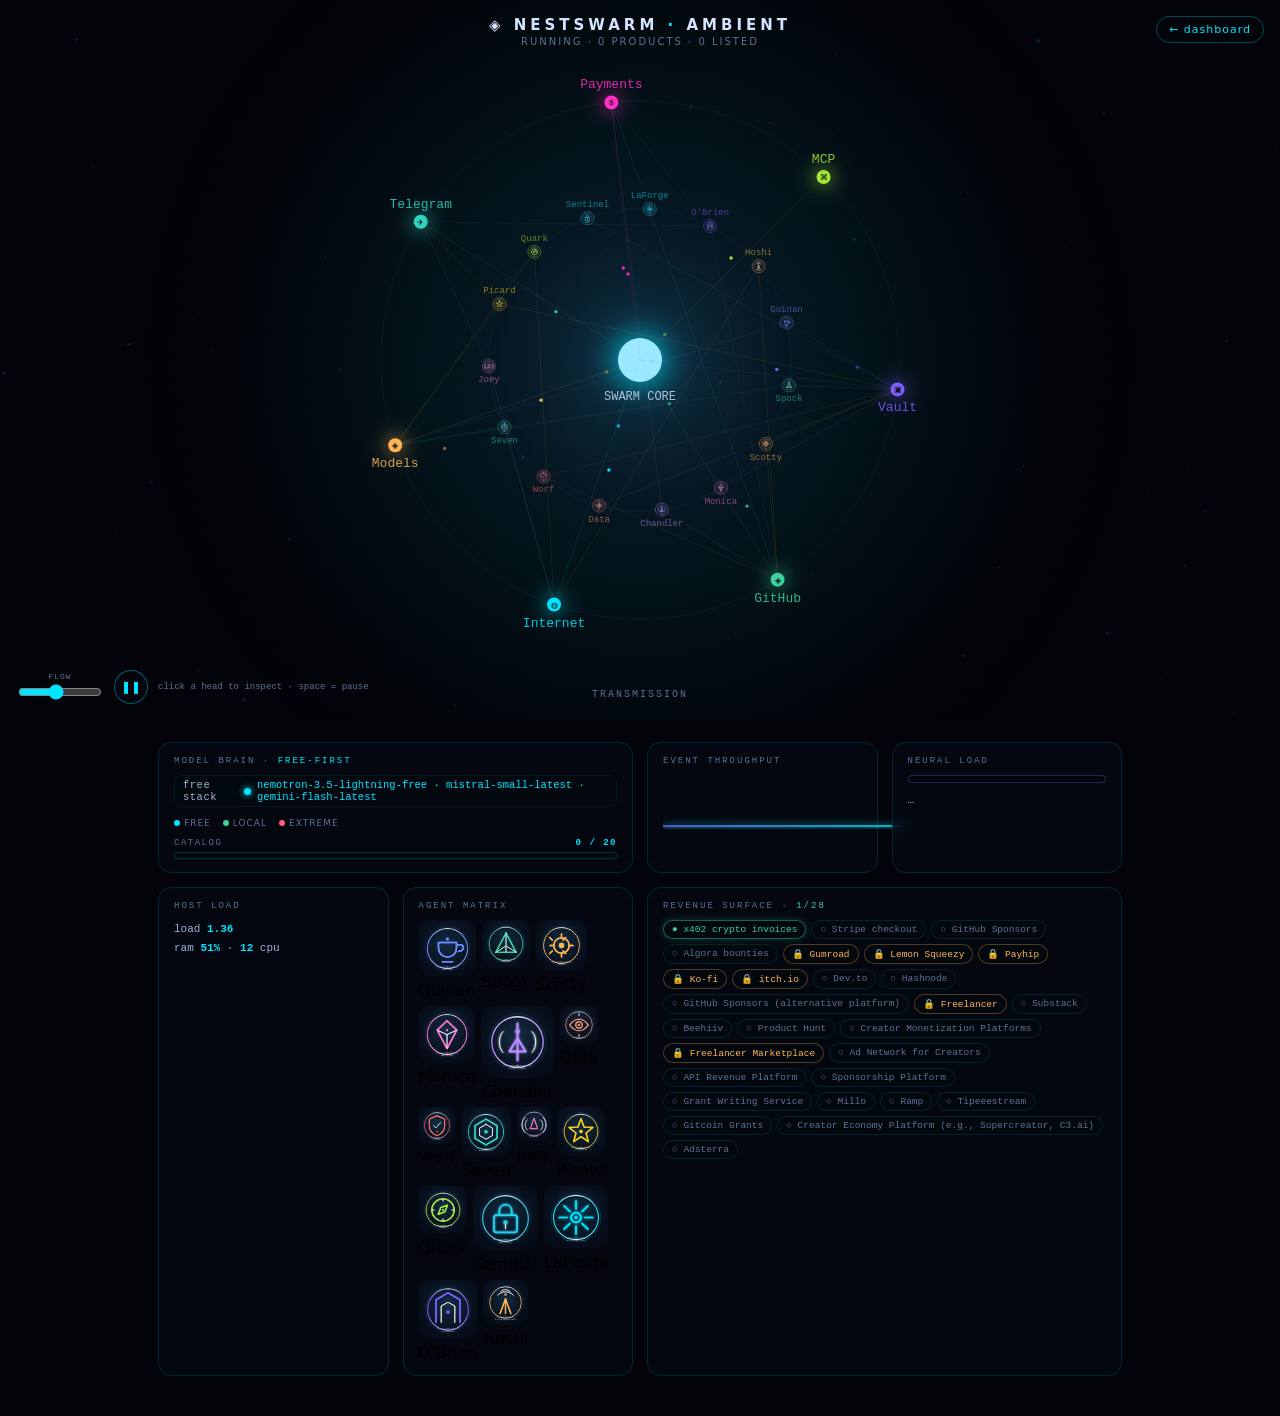
==== commit 5ec28e2e: "update ambient.html" ====
--- a/ambient.html
+++ b/ambient.html
@@ -11,7 +11,7 @@
 
   /* hero: the brain — clickable heads + thinking labels */
   .hero { position:relative; height:80vh; min-height:460px; }
-  #c { position:absolute; inset:0; width:100%; height:100%; display:block; }
+  #c { position:absolute; inset:0; width:100%; height:100%; display:block; touch-action:manipulation; }
   .grain { position:absolute; inset:0; z-index:2; pointer-events:none; mix-blend-mode:overlay;
     background:repeating-linear-gradient(to bottom, rgba(255,255,255,.02) 0 1px, transparent 1px 3px); }
   .top { position:absolute; top:16px; left:50%; transform:translateX(-50%); z-index:5; text-align:center; }
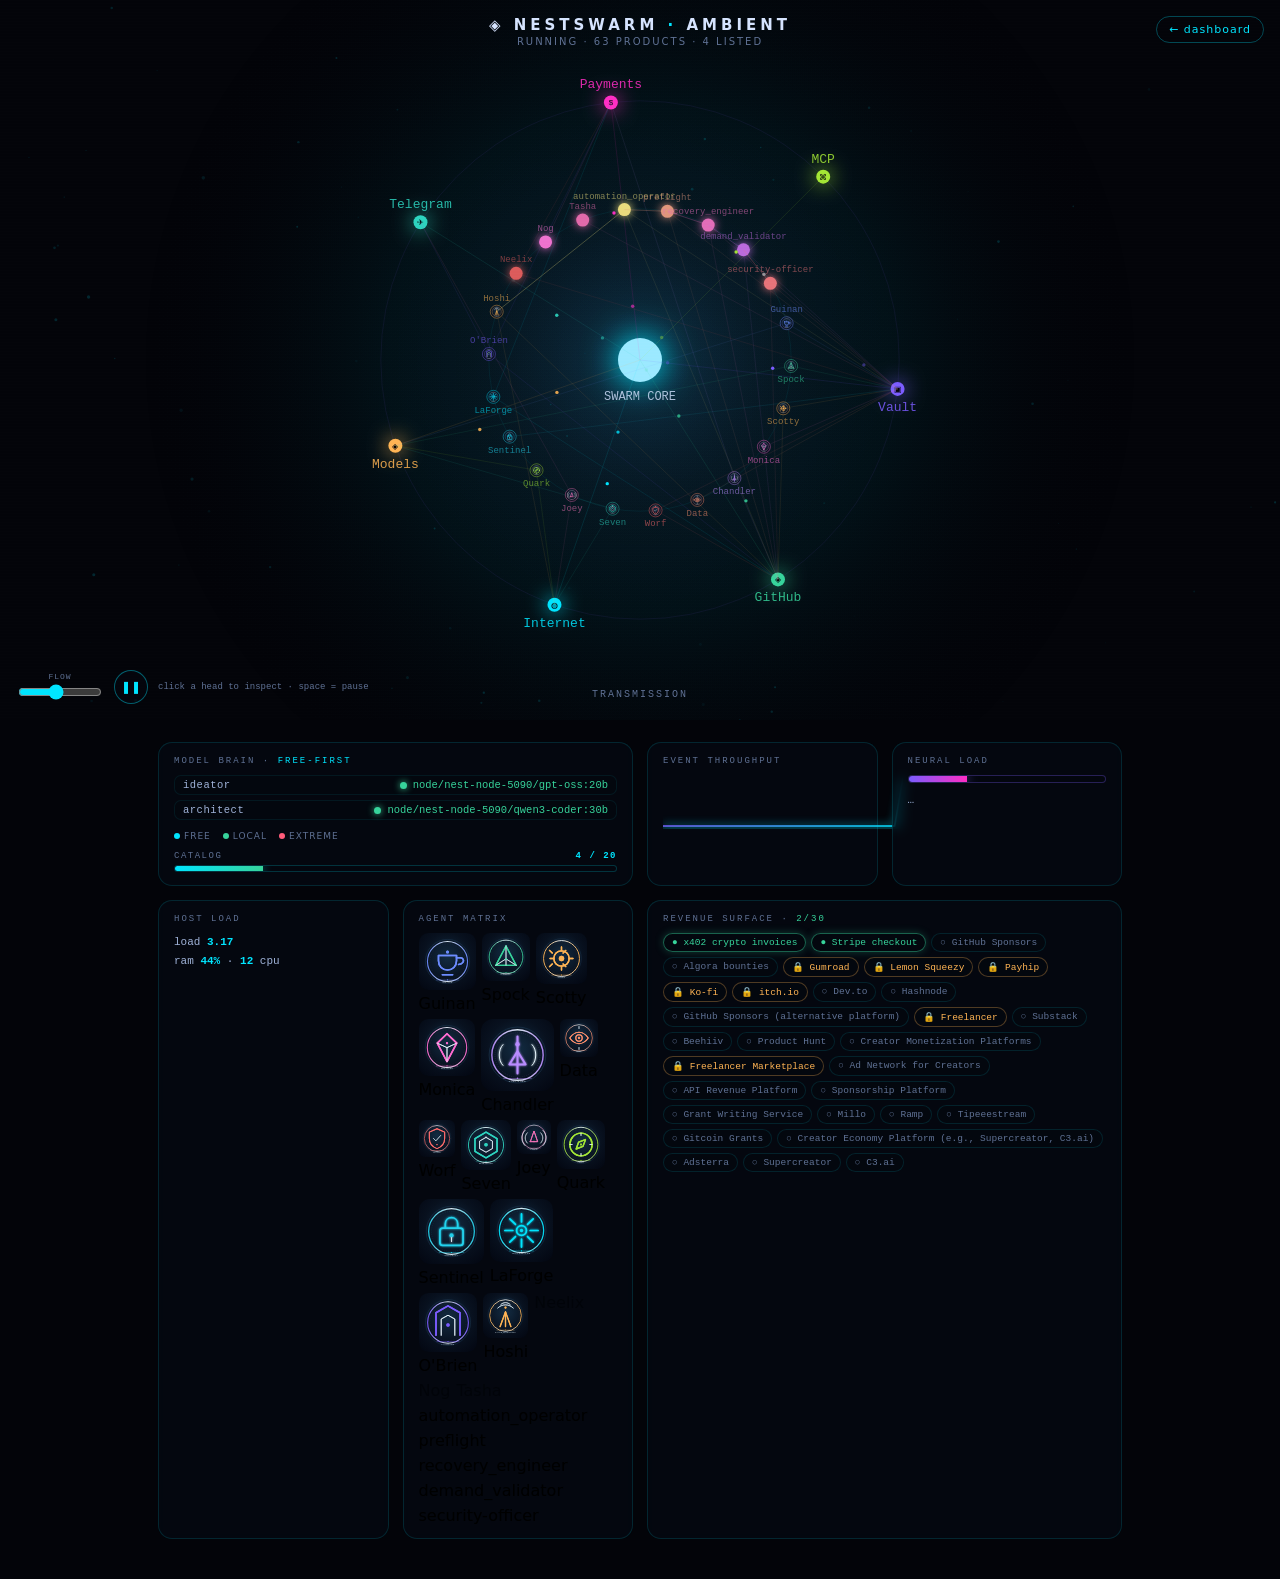
==== commit 84ce0930: "update ambient.html" ====
--- a/ambient.html
+++ b/ambient.html
@@ -58,6 +58,7 @@
   .am-row .dot { display:inline-block; box-shadow:0 0 6px currentColor; }
   .am-row.live { color:#e6eefc; border-color:rgba(0,229,255,.35); }
   .am-row.live .dot, .am-row.live img { animation:blink .7s infinite; }
+  .agentmatrix .chip.dim { opacity:.4; filter:grayscale(.6); }
 
   /* model brain panel */
   .hud-brain { grid-column: span 2; }
@@ -104,6 +105,10 @@
   .info .i-close:hover { color:#ff5c7a; }
   @keyframes blink { 0%,100%{opacity:1;} 50%{opacity:.3;} }
   @media(max-width:768px){ .hero{ height:62vh; min-height:400px; } .ctrl-hint{ display:none; } .info{ max-width:85vw; } }
+  /* On mobile the bottom-center activity ribbon (92vw) overlaps the bottom-left
+     controls (play/pause + flow slider). Move the controls to the top-left so
+     the flow slider never covers the activity text. */
+  @media(max-width:768px){ .controls{ bottom:auto; top:64px; left:12px; } }
 </style>
 </head>
 <body>
